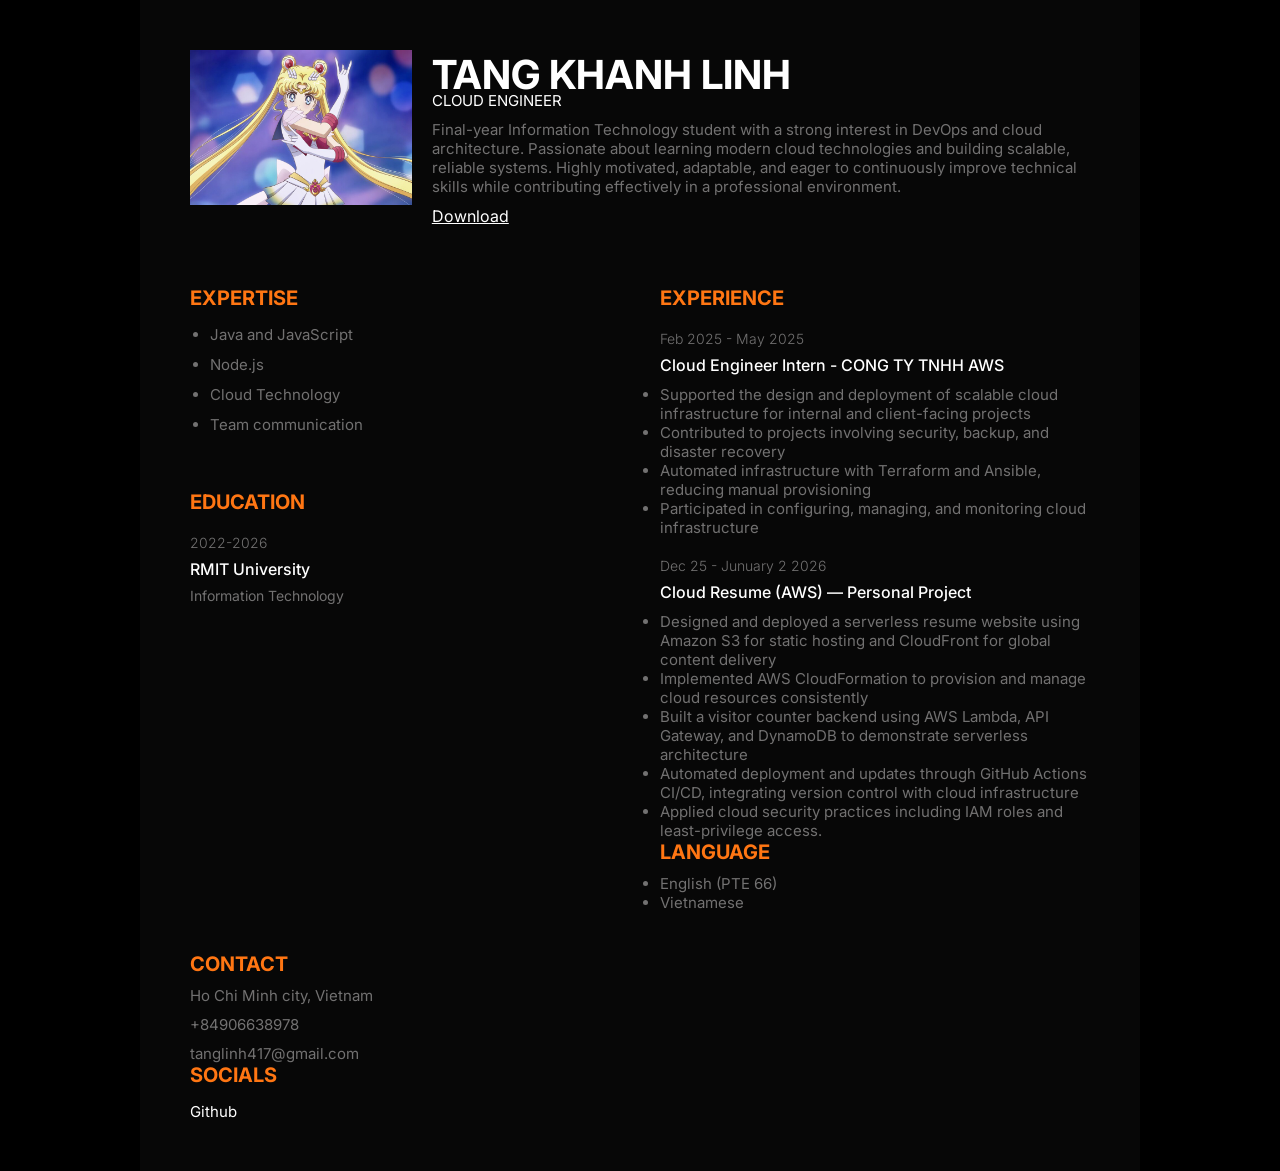
==== index.html @ 685c8f61 "add language and social" ====
<!DOCTYPE html>
<html lang="en">
<head>
    <meta charset="UTF-8">
    <meta name="viewport" content="width=device-width, initial-scale=1.0">
    <title>CV</title>
    <link rel="stylesheet" href="style.css">

</head>


<body>
    <div class="container">
        <section class="profile"> <!--Create profile section -->
            <div class="profile_container">
                <div class="profile_profileImg">
                    <img src="usagi-6.jpg" alt="Tang Khanh Linh">
                </div>
                <div>
                    <h1 class="profile_name">
                        Tang Khanh Linh
                    </h1>
                    <p class="profile_title">Cloud Engineer</p>
                    <p class="description">Final-year Information Technology student with a strong interest in DevOps and cloud architecture. 
                    Passionate about learning modern cloud technologies and building scalable, reliable systems. Highly motivated, adaptable, 
                    and eager to continuously improve technical skills while contributing effectively in a professional environment.</p>
                    <a class="Download" href="./cv.pdf" download="CV.pdf">Download</a>
                <div>
            </div>
        </section>
        <article class="group1">
            <div class="skills">
                <h3 class="title">Expertise</h3>
                <ul class="skill_list description">
                    <li>Java and JavaScript</li>
                    <li>Node.js</li>
                    <li>Cloud Technology</li>
                    <li>Team communication</li>
                </ul>
            </div>
            <div class="education">
                <h3 class="title">Education</h3>
                <div class="school_item">
                    <p class="item_preTitle">2022-2026</p>
                    <h4 class="item_title">RMIT University</h4>
                    <p class="item_subtitle">
                        Information Technology
                    </p>
                </div>
            </div>
        </article>
        <article class="group2">
            <div class="experience">
                <h3 class="title">Experience</h3>
                <div class="experience_item">
                    <p class="item_preTitle">Feb 2025 - May 2025</p>
                    <h4 class="item_title">Cloud Engineer Intern - CONG TY TNHH AWS</h4>
                    <ul class="description">
                    <li>Supported the design and deployment of scalable cloud infrastructure for internal and client-facing projects</li>
                    <li>Contributed to projects involving security, backup, and disaster recovery</li>
                    <li>Automated infrastructure with Terraform and Ansible, reducing manual provisioning</li>
                    <li>Participated in configuring, managing, and monitoring cloud infrastructure </li>
                    </ul>
                </div>
                <div class="experience_item">
                    <p class="item_preTitle">Dec 25 - Junuary 2 2026</p>
                    <h4 class="item_title">Cloud Resume (AWS) — Personal Project</h4>
                    <ul class="description">
                    <li>Designed and deployed a serverless resume website using Amazon S3 for static hosting and CloudFront for global content delivery</li>
                    <li>Implemented AWS CloudFormation to provision and manage cloud resources consistently</li>
                    <li>Built a visitor counter backend using AWS Lambda, API Gateway, and DynamoDB to demonstrate serverless architecture</li>
                    <li>Automated deployment and updates through GitHub Actions CI/CD, integrating version control with cloud infrastructure</li>
                    <li>Applied cloud security practices including IAM roles and least-privilege access.</li>
                    </ul>
                </div>
            </div>
            <div class="language">
                 <h3 class="title">language</h3>
                 <div class="language_item">
                    <ul class="description">
                        <li>English (PTE 66)</li>
                        <li>Vietnamese</li>
                    </ul>
                </div>
                </ul>
            </div>
        </article>
        <article class="group3">
            <div class="contact">
                <h3 class="title">contact</h3>
                <div class="contact_infor">
                    <p class="description">Ho Chi Minh city, Vietnam</p>
                    <p class="description">+84906638978</p>
                    <p class="description">tanglinh417@gmail.com</p>
                </div>
            </div>
            <div class="socials">
                <h3 class="title">Socials</h3>
                <div class="social_items">
                    <a href="#" class="social_item">
                        <span>Github</span>
                    </a>
                </div>
            </div>
        </article>
    </div>
</body>
</html>
---- style.css ----
@import url('https://fonts.googleapis.com/css2?family=Inter:wght@200;300;400;500;600;700;900&display=swap');
*{
    padding: 0;
    margin: 0;
    box-sizing: border-box;
}

:root{
    --primary-color: #ff7613;
    --text-color: #727171;
}
html {
    font-size: 10px;
}
body{
    font-family: Inter, sans-serif;
    background-color: black;
    color: white;
}
img{
    width: 100%;
}
a {
    text-decoration: none;
    color: white;
}
.description{
    margin-top: 1rem;
    font-size: 1.5rem;
    font-weight: 400;
    color: var(--text-color);
}
.title{
    color: var(--primary-color);
    font-weight: 700;
    font-size: 2rem;
    text-transform: uppercase;
}
.item_preTitle{
    font-size: 1.4rem;
    color: var(--text-color);
    font-weight: 300;
}

.item_title{
    font-size: 1.6rem;
    color: white;
    font-weight: 500;
    margin: 0.8rem 0;
}
.item_subtitle{
    font-size: 1.4rem;
    color: var(--text-color);
    font-weight: 400;
}
/*layouts*/
.container{
    max-width: 1000px;
    width: 90%;
    margin: 0 auto;
    display: grid;
    padding: 5rem;
    background: #070707;
    grid-template-columns: 1fr 1fr;
    gap: 4rem;
}
@media only screen and (max-width: 768px){
    .container{
        width: 100%;
        grid-template-columns: 1fr;
        padding: 3rem;
        gap: 7rem;
    }
}
.profile{
    grid-column: 1 / -1;
    margin-bottom: 2rem;
}

.group1{
    display: flex;
    gap: 5rem;
    flex-direction: column;
}


/*profile*/
.profile_container{
    display: flex;
    gap: 2rem;
}
.profile_profileImg{
    max-width: 250px;
}
.profile_name{
    white-space: nowrap;
    color: white;
    font-size: 200;
    font-size: clamp(2rem, 8vw, 4rem);
    text-transform: uppercase;
    display: block;
    margin-bottom: -0.8rem;
}

.profile_title{
    font-size: 1.5rem;
    font-weight: 400;
    text-transform: uppercase;
}
.Download{
    display: block;
    text-decoration: underline;
    font-size: 1.6rem;
    margin-top: 1rem;
}
.Download:hover{
    color: var(--primary-color);
}
@media only screen and (max-width: 768px) {
    .profile_container{
        flex-direction: column;
    }
}
/* Expertise */
.skill_list{
    margin-top: 1rem;
    margin-left: 2rem;
    line-height: 2;
}
/* Education */
.school_item{
    margin-top: 2rem;
}
.school_name{
    font-size: 1.6rem;
    font-weight: 700;
}
/*Experience*/
.experience_item{
    margin-top: 2rem;
}
.experience_preTitle{
    font-size: 1.4rem;
    color: var(--text-color);
    font-weight: 300;
}
.experience_title{
    font-size: 1.6rem;
    color: white;
    font-weight: 500;
    margin: 0.8rem 0;
}
/*socials*/
.social_items{
    margin-top: 1.5rem;
    font-size: 1.5rem;
    display: flex;
    gap: 1.5rem;
    align-items: center;
    justify-content: flex-start;
    color: var(--text-color);
}
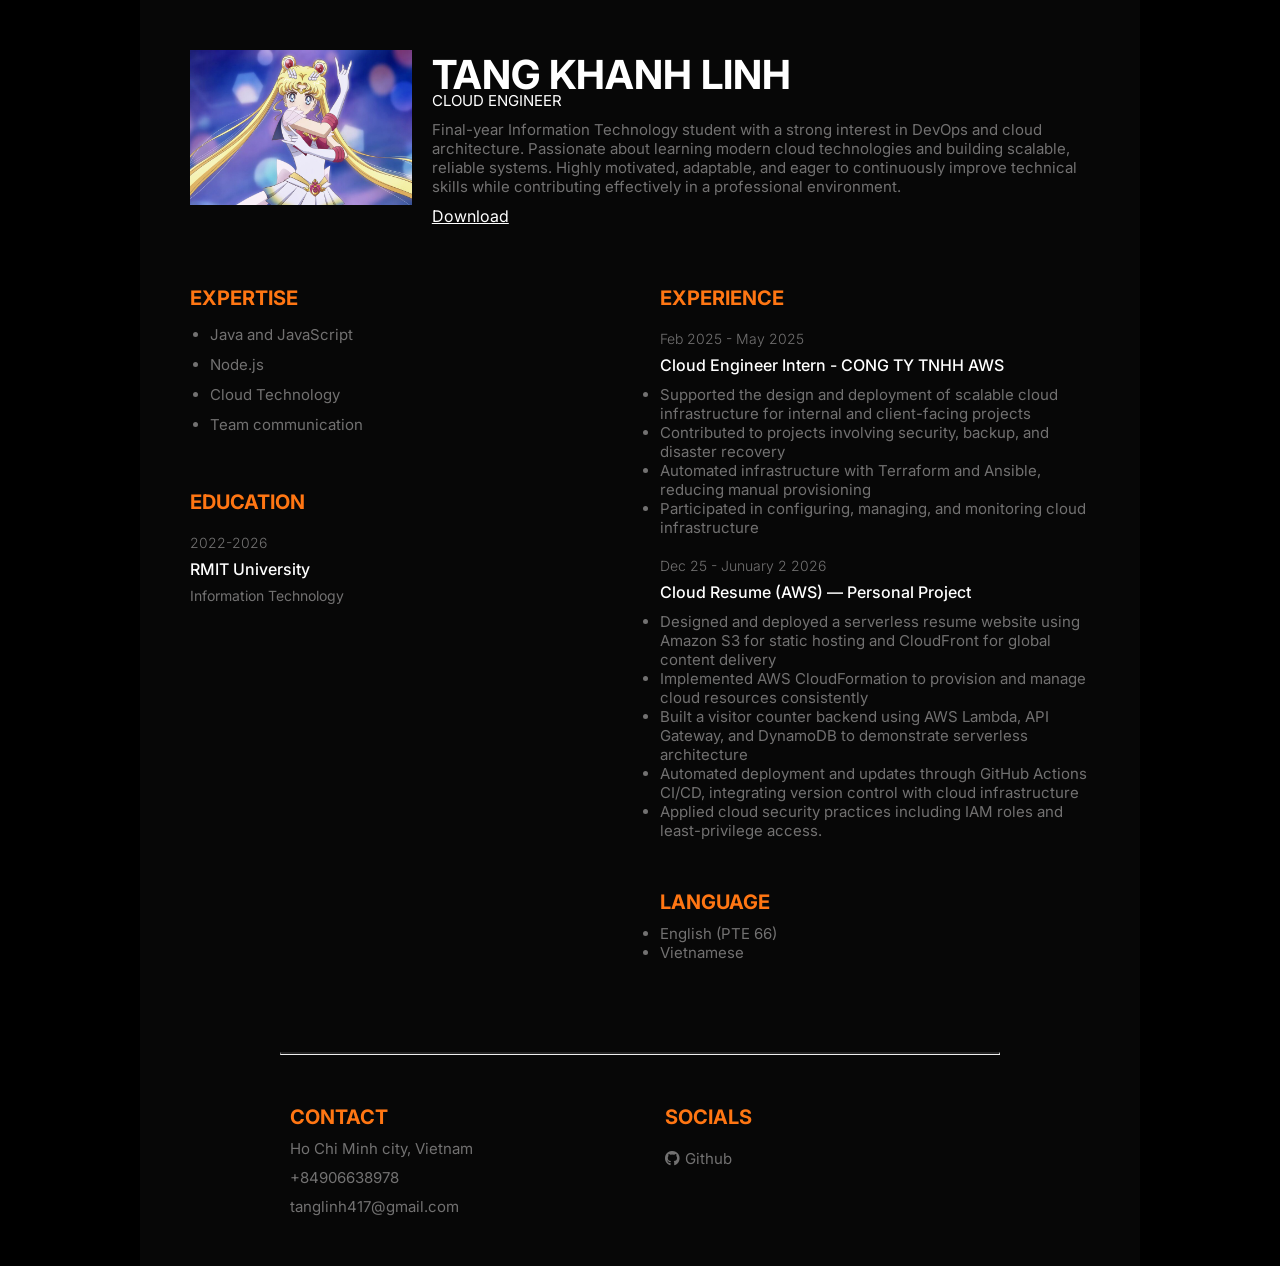
==== commit a14b8ad9: "finish the whole CV" ====
--- a/index.html
+++ b/index.html
@@ -5,6 +5,10 @@
     <meta name="viewport" content="width=device-width, initial-scale=1.0">
     <title>CV</title>
     <link rel="stylesheet" href="style.css">
+    <link
+    rel="stylesheet"
+    href="https://cdnjs.cloudflare.com/ajax/libs/font-awesome/6.5.1/css/all.min.css"
+    />
 
 </head>
 
@@ -85,6 +89,7 @@
                 </ul>
             </div>
         </article>
+        <hr>
         <article class="group3">
             <div class="contact">
                 <h3 class="title">contact</h3>
@@ -98,7 +103,8 @@
                 <h3 class="title">Socials</h3>
                 <div class="social_items">
                     <a href="#" class="social_item">
-                        <span>Github</span>
+                        <i class="fa-brands fa-github"></i>
+                            <span>Github</span>
                     </a>
                 </div>
             </div>
--- a/style.css
+++ b/style.css
@@ -77,12 +77,25 @@
     margin-bottom: 2rem;
 }
 
-.group1{
+.group1, .group2{
     display: flex;
     gap: 5rem;
     flex-direction: column;
+
 }
 
+.group3{
+    max-width: 700px;
+    width: 100%;
+    margin: 0 auto;
+    flex-direction: row;
+    grid-column: 1/-1;
+    display: flex;
+    gap: 5rem;
+}
+.group3 > div{
+    flex: 1;
+}
 
 /*profile*/
 .profile_container{
@@ -152,11 +165,34 @@
 }
 /*socials*/
 .social_items{
+    margin-top: 2rem;
+}
+.social_item{
     margin-top: 1.5rem;
     font-size: 1.5rem;
     display: flex;
-    gap: 1.5rem;
+    gap: .5rem;
     align-items: center;
     justify-content: flex-start;
     color: var(--text-color);
 }
+.social_item:hover{
+    color: var(--primary-color);
+}
+.social_item svg{
+    width: 2rem;
+}
+hr {
+    grid-column: 1/-1;
+    width: 80%;
+    margin: 0 auto;
+    margin-top: 5rem;
+    margin-bottom: 1rem;
+    border-top: 2px solid rgba(128,128,128,0.229);
+    
+}
+@media only screen and (max-width: 768px){
+    hr {
+        margin: 0 auto;
+    }
+} 
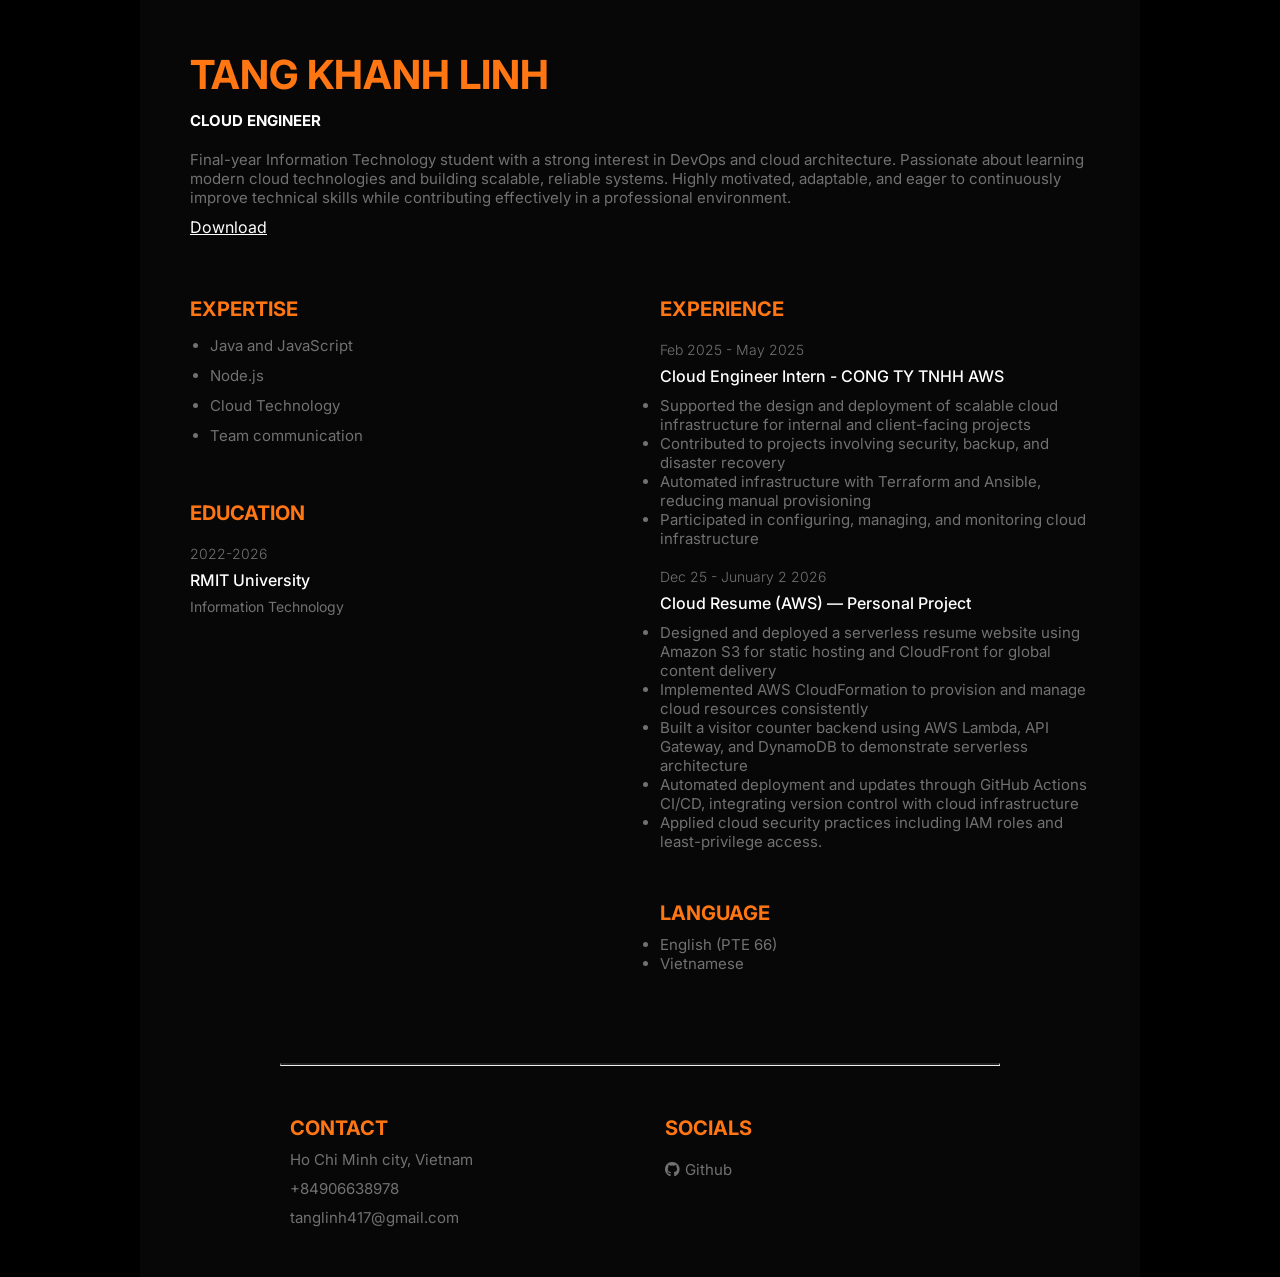
==== commit eb0e865b: "finish the whole CV" ====
--- a/index.html
+++ b/index.html
@@ -17,9 +17,6 @@
     <div class="container">
         <section class="profile"> <!--Create profile section -->
             <div class="profile_container">
-                <div class="profile_profileImg">
-                    <img src="usagi-6.jpg" alt="Tang Khanh Linh">
-                </div>
                 <div>
                     <h1 class="profile_name">
                         Tang Khanh Linh
--- a/style.css
+++ b/style.css
@@ -102,12 +102,10 @@
     display: flex;
     gap: 2rem;
 }
-.profile_profileImg{
-    max-width: 250px;
-}
+
 .profile_name{
     white-space: nowrap;
-    color: white;
+    color: var(--primary-color);
     font-size: 200;
     font-size: clamp(2rem, 8vw, 4rem);
     text-transform: uppercase;
@@ -117,8 +115,9 @@
 
 .profile_title{
     font-size: 1.5rem;
-    font-weight: 400;
+    font-weight: 700;
     text-transform: uppercase;
+    margin: 2rem 0
 }
 .Download{
     display: block;
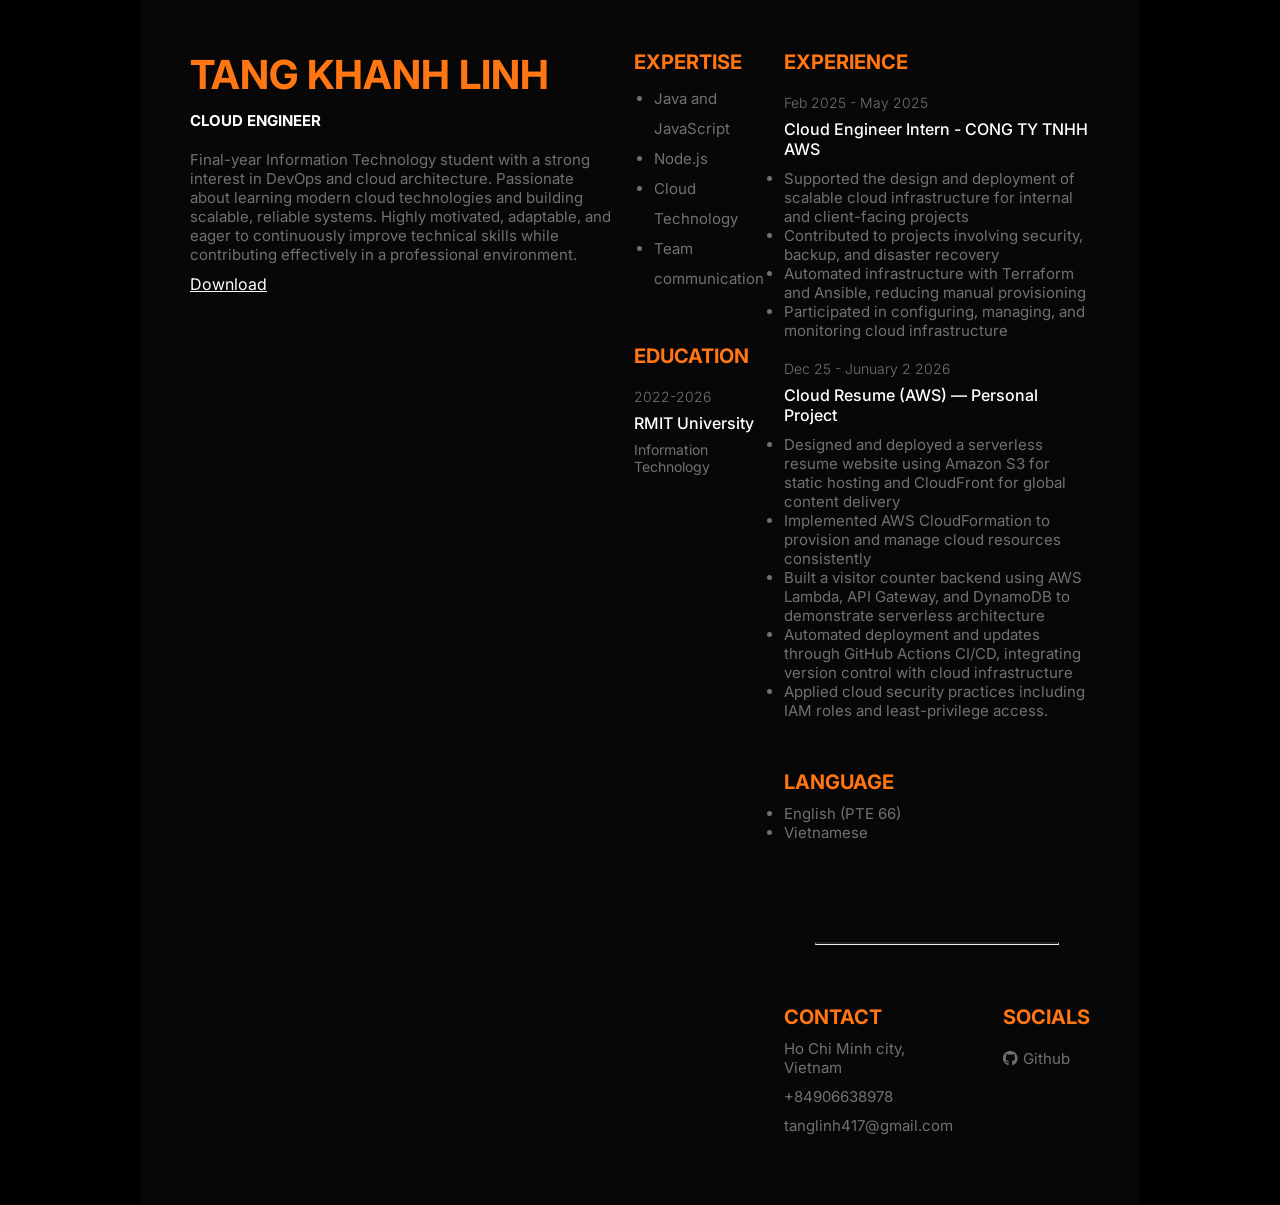
==== commit 9e90dbf4: "finish the whole CV" ====
--- a/index.html
+++ b/index.html
@@ -15,7 +15,7 @@
 
 <body>
     <div class="container">
-        <section class="profile"> <!--Create profile section -->
+        <div class="profile"> <!--Create profile section -->
             <div class="profile_container">
                 <div>
                     <h1 class="profile_name">
@@ -28,8 +28,8 @@
                     <a class="Download" href="./cv.pdf" download="CV.pdf">Download</a>
                 <div>
             </div>
-        </section>
-        <article class="group1">
+        </div>
+        <div class="group1">
             <div class="skills">
                 <h3 class="title">Expertise</h3>
                 <ul class="skill_list description">
@@ -49,8 +49,8 @@
                     </p>
                 </div>
             </div>
-        </article>
-        <article class="group2">
+        </div>
+        <div class="group2">
             <div class="experience">
                 <h3 class="title">Experience</h3>
                 <div class="experience_item">
@@ -87,7 +87,7 @@
             </div>
         </article>
         <hr>
-        <article class="group3">
+        <div class="group3">
             <div class="contact">
                 <h3 class="title">contact</h3>
                 <div class="contact_infor">
@@ -105,7 +105,7 @@
                     </a>
                 </div>
             </div>
-        </article>
+        </div>
     </div>
 </body>
 </html>
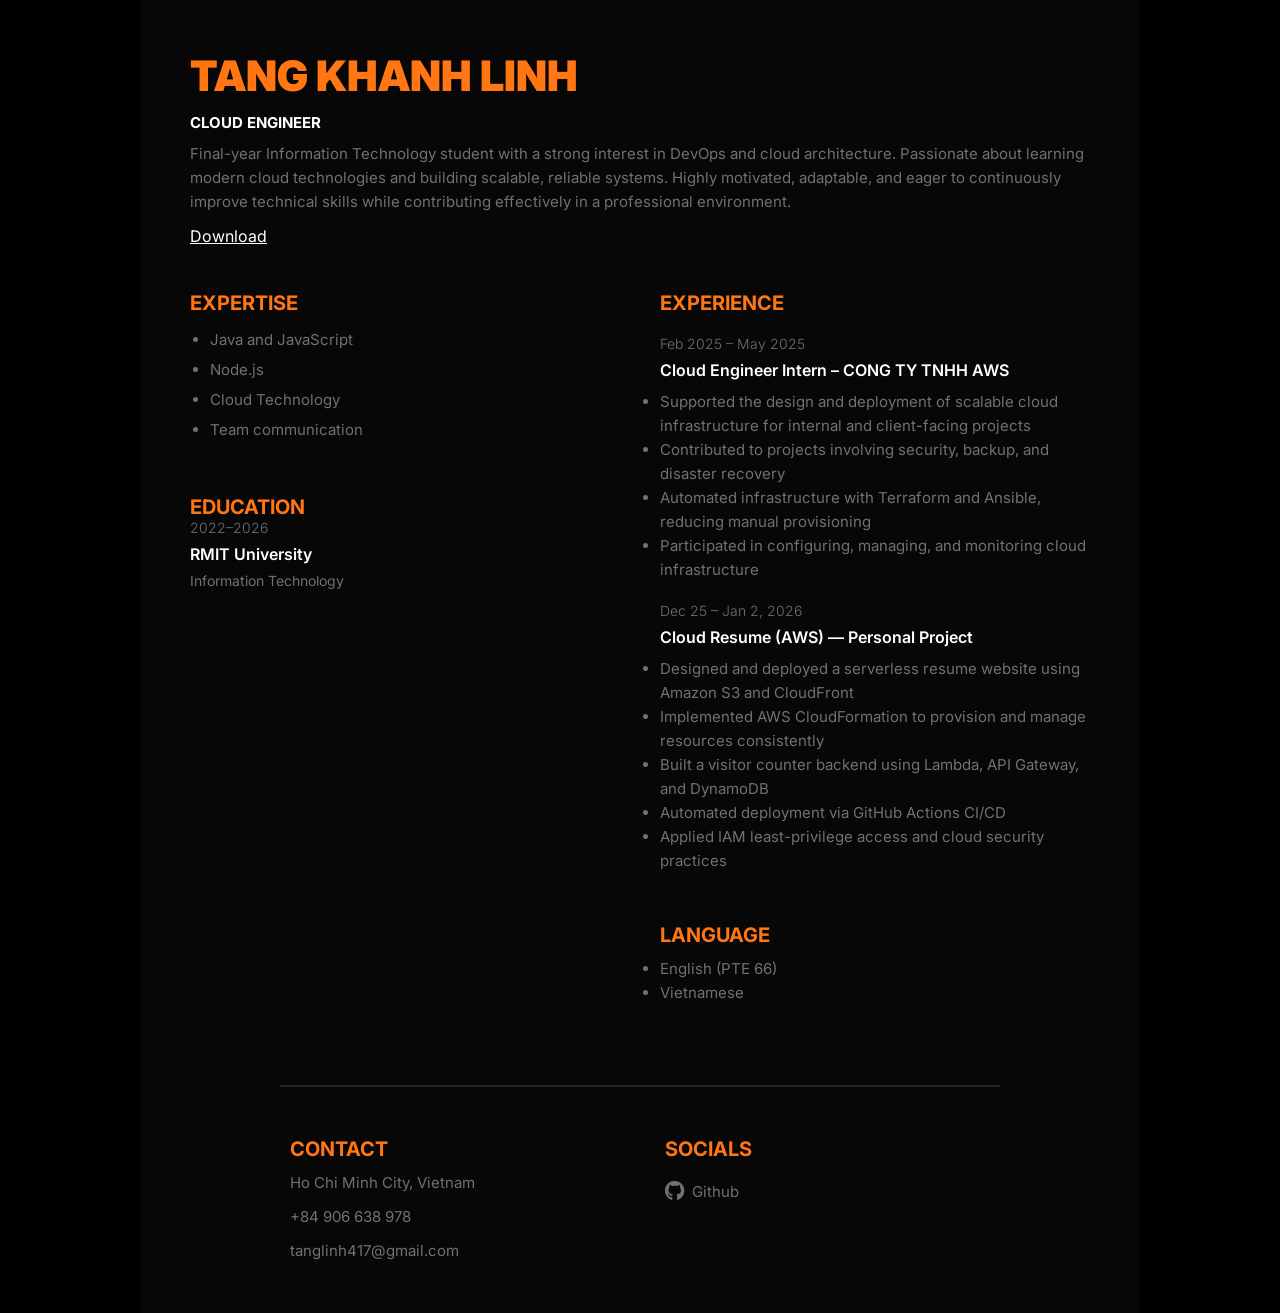
==== commit 8ea2ecd7: "final cv" ====
--- a/index.html
+++ b/index.html
@@ -1,111 +1,123 @@
 <!DOCTYPE html>
 <html lang="en">
 <head>
-    <meta charset="UTF-8">
-    <meta name="viewport" content="width=device-width, initial-scale=1.0">
-    <title>CV</title>
-    <link rel="stylesheet" href="style.css">
-    <link
+  <meta charset="UTF-8" />
+  <meta name="viewport" content="width=device-width, initial-scale=1.0" />
+  <title>CV</title>
+
+  <link rel="stylesheet" href="style.css" />
+  <link
     rel="stylesheet"
     href="https://cdnjs.cloudflare.com/ajax/libs/font-awesome/6.5.1/css/all.min.css"
-    />
-
+  />
 </head>
 
+<body>
+  <div class="container">
 
-<body>
-    <div class="container">
-        <div class="profile"> <!--Create profile section -->
-            <div class="profile_container">
-                <div>
-                    <h1 class="profile_name">
-                        Tang Khanh Linh
-                    </h1>
-                    <p class="profile_title">Cloud Engineer</p>
-                    <p class="description">Final-year Information Technology student with a strong interest in DevOps and cloud architecture. 
-                    Passionate about learning modern cloud technologies and building scalable, reliable systems. Highly motivated, adaptable, 
-                    and eager to continuously improve technical skills while contributing effectively in a professional environment.</p>
-                    <a class="Download" href="./cv.pdf" download="CV.pdf">Download</a>
-                <div>
-            </div>
+    <!-- FULL WIDTH PROFILE -->
+    <header class="profile">
+      <div class="profile_container">
+        <div class="profile_content">
+          <h1 class="profile_name">Tang Khanh Linh</h1>
+          <p class="profile_title">Cloud Engineer</p>
+
+          <p class="description">
+            Final-year Information Technology student with a strong interest in DevOps and cloud architecture.
+            Passionate about learning modern cloud technologies and building scalable, reliable systems.
+            Highly motivated, adaptable, and eager to continuously improve technical skills while contributing
+            effectively in a professional environment.
+          </p>
+
+          <a class="Download" href="./cv.pdf" download="CV.pdf">Download</a>
         </div>
-        <div class="group1">
-            <div class="skills">
-                <h3 class="title">Expertise</h3>
-                <ul class="skill_list description">
-                    <li>Java and JavaScript</li>
-                    <li>Node.js</li>
-                    <li>Cloud Technology</li>
-                    <li>Team communication</li>
-                </ul>
-            </div>
-            <div class="education">
-                <h3 class="title">Education</h3>
-                <div class="school_item">
-                    <p class="item_preTitle">2022-2026</p>
-                    <h4 class="item_title">RMIT University</h4>
-                    <p class="item_subtitle">
-                        Information Technology
-                    </p>
-                </div>
-            </div>
+      </div>
+    </header>
+
+    <!-- LEFT COLUMN -->
+    <aside class="left">
+      <section class="skills">
+        <h3 class="title">Expertise</h3>
+        <ul class="skill_list description">
+          <li>Java and JavaScript</li>
+          <li>Node.js</li>
+          <li>Cloud Technology</li>
+          <li>Team communication</li>
+        </ul>
+      </section>
+
+      <section class="education">
+        <h3 class="title">Education</h3>
+        <div class="school_item">
+          <p class="item_preTitle">2022–2026</p>
+          <h4 class="item_title">RMIT University</h4>
+          <p class="item_subtitle">Information Technology</p>
         </div>
-        <div class="group2">
-            <div class="experience">
-                <h3 class="title">Experience</h3>
-                <div class="experience_item">
-                    <p class="item_preTitle">Feb 2025 - May 2025</p>
-                    <h4 class="item_title">Cloud Engineer Intern - CONG TY TNHH AWS</h4>
-                    <ul class="description">
-                    <li>Supported the design and deployment of scalable cloud infrastructure for internal and client-facing projects</li>
-                    <li>Contributed to projects involving security, backup, and disaster recovery</li>
-                    <li>Automated infrastructure with Terraform and Ansible, reducing manual provisioning</li>
-                    <li>Participated in configuring, managing, and monitoring cloud infrastructure </li>
-                    </ul>
-                </div>
-                <div class="experience_item">
-                    <p class="item_preTitle">Dec 25 - Junuary 2 2026</p>
-                    <h4 class="item_title">Cloud Resume (AWS) — Personal Project</h4>
-                    <ul class="description">
-                    <li>Designed and deployed a serverless resume website using Amazon S3 for static hosting and CloudFront for global content delivery</li>
-                    <li>Implemented AWS CloudFormation to provision and manage cloud resources consistently</li>
-                    <li>Built a visitor counter backend using AWS Lambda, API Gateway, and DynamoDB to demonstrate serverless architecture</li>
-                    <li>Automated deployment and updates through GitHub Actions CI/CD, integrating version control with cloud infrastructure</li>
-                    <li>Applied cloud security practices including IAM roles and least-privilege access.</li>
-                    </ul>
-                </div>
-            </div>
-            <div class="language">
-                 <h3 class="title">language</h3>
-                 <div class="language_item">
-                    <ul class="description">
-                        <li>English (PTE 66)</li>
-                        <li>Vietnamese</li>
-                    </ul>
-                </div>
-                </ul>
-            </div>
-        </article>
-        <hr>
-        <div class="group3">
-            <div class="contact">
-                <h3 class="title">contact</h3>
-                <div class="contact_infor">
-                    <p class="description">Ho Chi Minh city, Vietnam</p>
-                    <p class="description">+84906638978</p>
-                    <p class="description">tanglinh417@gmail.com</p>
-                </div>
-            </div>
-            <div class="socials">
-                <h3 class="title">Socials</h3>
-                <div class="social_items">
-                    <a href="#" class="social_item">
-                        <i class="fa-brands fa-github"></i>
-                            <span>Github</span>
-                    </a>
-                </div>
-            </div>
+      </section>
+    </aside>
+
+    <!-- RIGHT COLUMN -->
+    <main class="right">
+      <section class="experience">
+        <h3 class="title">Experience</h3>
+
+        <div class="experience_item">
+          <p class="item_preTitle">Feb 2025 – May 2025</p>
+          <h4 class="item_title">Cloud Engineer Intern – CONG TY TNHH AWS</h4>
+          <ul class="description">
+            <li>Supported the design and deployment of scalable cloud infrastructure for internal and client-facing projects</li>
+            <li>Contributed to projects involving security, backup, and disaster recovery</li>
+            <li>Automated infrastructure with Terraform and Ansible, reducing manual provisioning</li>
+            <li>Participated in configuring, managing, and monitoring cloud infrastructure</li>
+          </ul>
         </div>
-    </div>
+
+        <div class="experience_item">
+          <p class="item_preTitle">Dec 25 – Jan 2, 2026</p>
+          <h4 class="item_title">Cloud Resume (AWS) — Personal Project</h4>
+          <ul class="description">
+            <li>Designed and deployed a serverless resume website using Amazon S3 and CloudFront</li>
+            <li>Implemented AWS CloudFormation to provision and manage resources consistently</li>
+            <li>Built a visitor counter backend using Lambda, API Gateway, and DynamoDB</li>
+            <li>Automated deployment via GitHub Actions CI/CD</li>
+            <li>Applied IAM least-privilege access and cloud security practices</li>
+          </ul>
+        </div>
+      </section>
+
+      <section class="language">
+        <h3 class="title">Language</h3>
+        <ul class="description">
+          <li>English (PTE 66)</li>
+          <li>Vietnamese</li>
+        </ul>
+      </section>
+    </main>
+
+    <hr />
+
+    <!-- FULL WIDTH FOOTER -->
+    <footer class="group3">
+      <section class="contact">
+        <h3 class="title">Contact</h3>
+        <div class="contact_infor">
+          <p class="description">Ho Chi Minh City, Vietnam</p>
+          <p class="description">+84 906 638 978</p>
+          <p class="description">tanglinh417@gmail.com</p>
+        </div>
+      </section>
+
+      <section class="socials">
+        <h3 class="title">Socials</h3>
+        <div class="social_items">
+          <a href="#" class="social_item">
+            <i class="fa-brands fa-github"></i>
+            <span>Github</span>
+          </a>
+        </div>
+      </section>
+    </footer>
+
+  </div>
 </body>
-</html>+</html>
--- a/style.css
+++ b/style.css
@@ -1,197 +1,214 @@
 @import url('https://fonts.googleapis.com/css2?family=Inter:wght@200;300;400;500;600;700;900&display=swap');
+
 *{
-    padding: 0;
-    margin: 0;
-    box-sizing: border-box;
+  padding: 0;
+  margin: 0;
+  box-sizing: border-box;
 }
 
 :root{
-    --primary-color: #ff7613;
-    --text-color: #727171;
-}
-html {
-    font-size: 10px;
-}
+  --primary-color: #ff7613;
+  --text-color: #727171;
+  --bg-card: #070707;
+}
+
+html{
+  font-size: 10px;
+}
+
 body{
-    font-family: Inter, sans-serif;
-    background-color: black;
-    color: white;
-}
+  font-family: Inter, sans-serif;
+  background-color: #000;
+  color: #fff;
+}
+
 img{
+  width: 100%;
+  display: block;
+}
+
+a{
+  text-decoration: none;
+  color: #fff;
+}
+
+.description{
+  margin-top: 1rem;
+  font-size: 1.5rem;
+  font-weight: 400;
+  color: var(--text-color);
+  line-height: 1.6;
+}
+
+.title{
+  color: var(--primary-color);
+  font-weight: 700;
+  font-size: 2rem;
+  text-transform: uppercase;
+}
+
+.item_preTitle{
+  font-size: 1.4rem;
+  color: var(--text-color);
+  font-weight: 300;
+}
+
+.item_title{
+  font-size: 1.6rem;
+  color: #fff;
+  font-weight: 600;
+  margin: 0.8rem 0;
+}
+
+.item_subtitle{
+  font-size: 1.4rem;
+  color: var(--text-color);
+  font-weight: 400;
+}
+
+/* ====== LAYOUT ====== */
+.container{
+  max-width: 1000px;
+  width: 90%;
+  margin: 0 auto;
+  padding: 5rem;
+  background: var(--bg-card);
+
+  display: grid;
+  grid-template-columns: 1fr 1fr;
+  gap: 4rem;
+}
+
+/* profile full width */
+.profile{
+  grid-column: 1 / -1;
+  margin-bottom: 0.5rem;
+}
+
+/* two columns content */
+.left{
+  grid-column: 1 / 2;
+  display: flex;
+  flex-direction: column;
+  gap: 5rem;
+}
+
+.right{
+  grid-column: 2 / 3;
+  display: flex;
+  flex-direction: column;
+  gap: 5rem;
+}
+
+/* footer full width */
+.group3{
+  grid-column: 1 / -1;
+  max-width: 700px;
+  width: 100%;
+  margin: 0 auto;
+
+  display: flex;
+  gap: 5rem;
+}
+
+.group3 > section{
+  flex: 1;
+}
+
+hr{
+  grid-column: 1 / -1;
+  width: 80%;
+  margin: 4rem auto 1rem;
+  border: none;
+  border-top: 2px solid rgba(128,128,128,0.229);
+}
+
+/* ====== PROFILE ====== */
+.profile_container{
+  display: flex;
+  gap: 2rem;
+}
+
+.profile_name{
+  white-space: nowrap;
+  color: var(--primary-color);
+  font-weight: 900;
+  font-size: clamp(2.6rem, 6vw, 4.2rem);
+  text-transform: uppercase;
+  margin-bottom: -0.4rem;
+}
+
+.profile_title{
+  font-size: 1.5rem;
+  font-weight: 700;
+  text-transform: uppercase;
+  margin: 1.6rem 0 0.5rem;
+}
+
+.Download{
+  display: inline-block;
+  text-decoration: underline;
+  font-size: 1.6rem;
+  margin-top: 1.2rem;
+}
+
+.Download:hover{
+  color: var(--primary-color);
+}
+
+/* ====== LISTS ====== */
+.skill_list{
+  margin-top: 1rem;
+  margin-left: 2rem;
+  line-height: 2;
+}
+
+.experience_item{
+  margin-top: 2rem;
+}
+
+/* ====== SOCIALS ====== */
+.social_items{
+  margin-top: 2rem;
+}
+
+.social_item{
+  margin-top: 1.5rem;
+  font-size: 1.5rem;
+  display: flex;
+  gap: 0.8rem;
+  align-items: center;
+  color: var(--text-color);
+}
+
+.social_item i{
+  font-size: 2rem;
+}
+
+.social_item:hover{
+  color: var(--primary-color);
+}
+
+/* ====== RESPONSIVE ====== */
+@media only screen and (max-width: 768px){
+  .container{
     width: 100%;
-}
-a {
-    text-decoration: none;
-    color: white;
-}
-.description{
-    margin-top: 1rem;
-    font-size: 1.5rem;
-    font-weight: 400;
-    color: var(--text-color);
-}
-.title{
-    color: var(--primary-color);
-    font-weight: 700;
-    font-size: 2rem;
-    text-transform: uppercase;
-}
-.item_preTitle{
-    font-size: 1.4rem;
-    color: var(--text-color);
-    font-weight: 300;
-}
-
-.item_title{
-    font-size: 1.6rem;
-    color: white;
-    font-weight: 500;
-    margin: 0.8rem 0;
-}
-.item_subtitle{
-    font-size: 1.4rem;
-    color: var(--text-color);
-    font-weight: 400;
-}
-/*layouts*/
-.container{
-    max-width: 1000px;
-    width: 90%;
-    margin: 0 auto;
-    display: grid;
-    padding: 5rem;
-    background: #070707;
-    grid-template-columns: 1fr 1fr;
-    gap: 4rem;
-}
-@media only screen and (max-width: 768px){
-    .container{
-        width: 100%;
-        grid-template-columns: 1fr;
-        padding: 3rem;
-        gap: 7rem;
-    }
-}
-.profile{
+    grid-template-columns: 1fr;
+    padding: 3rem;
+    gap: 5rem;
+  }
+
+  .left, .right{
     grid-column: 1 / -1;
-    margin-bottom: 2rem;
-}
-
-.group1, .group2{
-    display: flex;
-    gap: 5rem;
+  }
+
+  .group3{
     flex-direction: column;
-
-}
-
-.group3{
-    max-width: 700px;
+    gap: 3rem;
+  }
+
+  hr{
     width: 100%;
-    margin: 0 auto;
-    flex-direction: row;
-    grid-column: 1/-1;
-    display: flex;
-    gap: 5rem;
-}
-.group3 > div{
-    flex: 1;
-}
-
-/*profile*/
-.profile_container{
-    display: flex;
-    gap: 2rem;
-}
-
-.profile_name{
-    white-space: nowrap;
-    color: var(--primary-color);
-    font-size: 200;
-    font-size: clamp(2rem, 8vw, 4rem);
-    text-transform: uppercase;
-    display: block;
-    margin-bottom: -0.8rem;
-}
-
-.profile_title{
-    font-size: 1.5rem;
-    font-weight: 700;
-    text-transform: uppercase;
-    margin: 2rem 0
-}
-.Download{
-    display: block;
-    text-decoration: underline;
-    font-size: 1.6rem;
-    margin-top: 1rem;
-}
-.Download:hover{
-    color: var(--primary-color);
-}
-@media only screen and (max-width: 768px) {
-    .profile_container{
-        flex-direction: column;
-    }
-}
-/* Expertise */
-.skill_list{
-    margin-top: 1rem;
-    margin-left: 2rem;
-    line-height: 2;
-}
-/* Education */
-.school_item{
-    margin-top: 2rem;
-}
-.school_name{
-    font-size: 1.6rem;
-    font-weight: 700;
-}
-/*Experience*/
-.experience_item{
-    margin-top: 2rem;
-}
-.experience_preTitle{
-    font-size: 1.4rem;
-    color: var(--text-color);
-    font-weight: 300;
-}
-.experience_title{
-    font-size: 1.6rem;
-    color: white;
-    font-weight: 500;
-    margin: 0.8rem 0;
-}
-/*socials*/
-.social_items{
-    margin-top: 2rem;
-}
-.social_item{
-    margin-top: 1.5rem;
-    font-size: 1.5rem;
-    display: flex;
-    gap: .5rem;
-    align-items: center;
-    justify-content: flex-start;
-    color: var(--text-color);
-}
-.social_item:hover{
-    color: var(--primary-color);
-}
-.social_item svg{
-    width: 2rem;
-}
-hr {
-    grid-column: 1/-1;
-    width: 80%;
-    margin: 0 auto;
-    margin-top: 5rem;
-    margin-bottom: 1rem;
-    border-top: 2px solid rgba(128,128,128,0.229);
-    
-}
-@media only screen and (max-width: 768px){
-    hr {
-        margin: 0 auto;
-    }
-} 
+    margin: 2rem auto 0;
+  }
+}
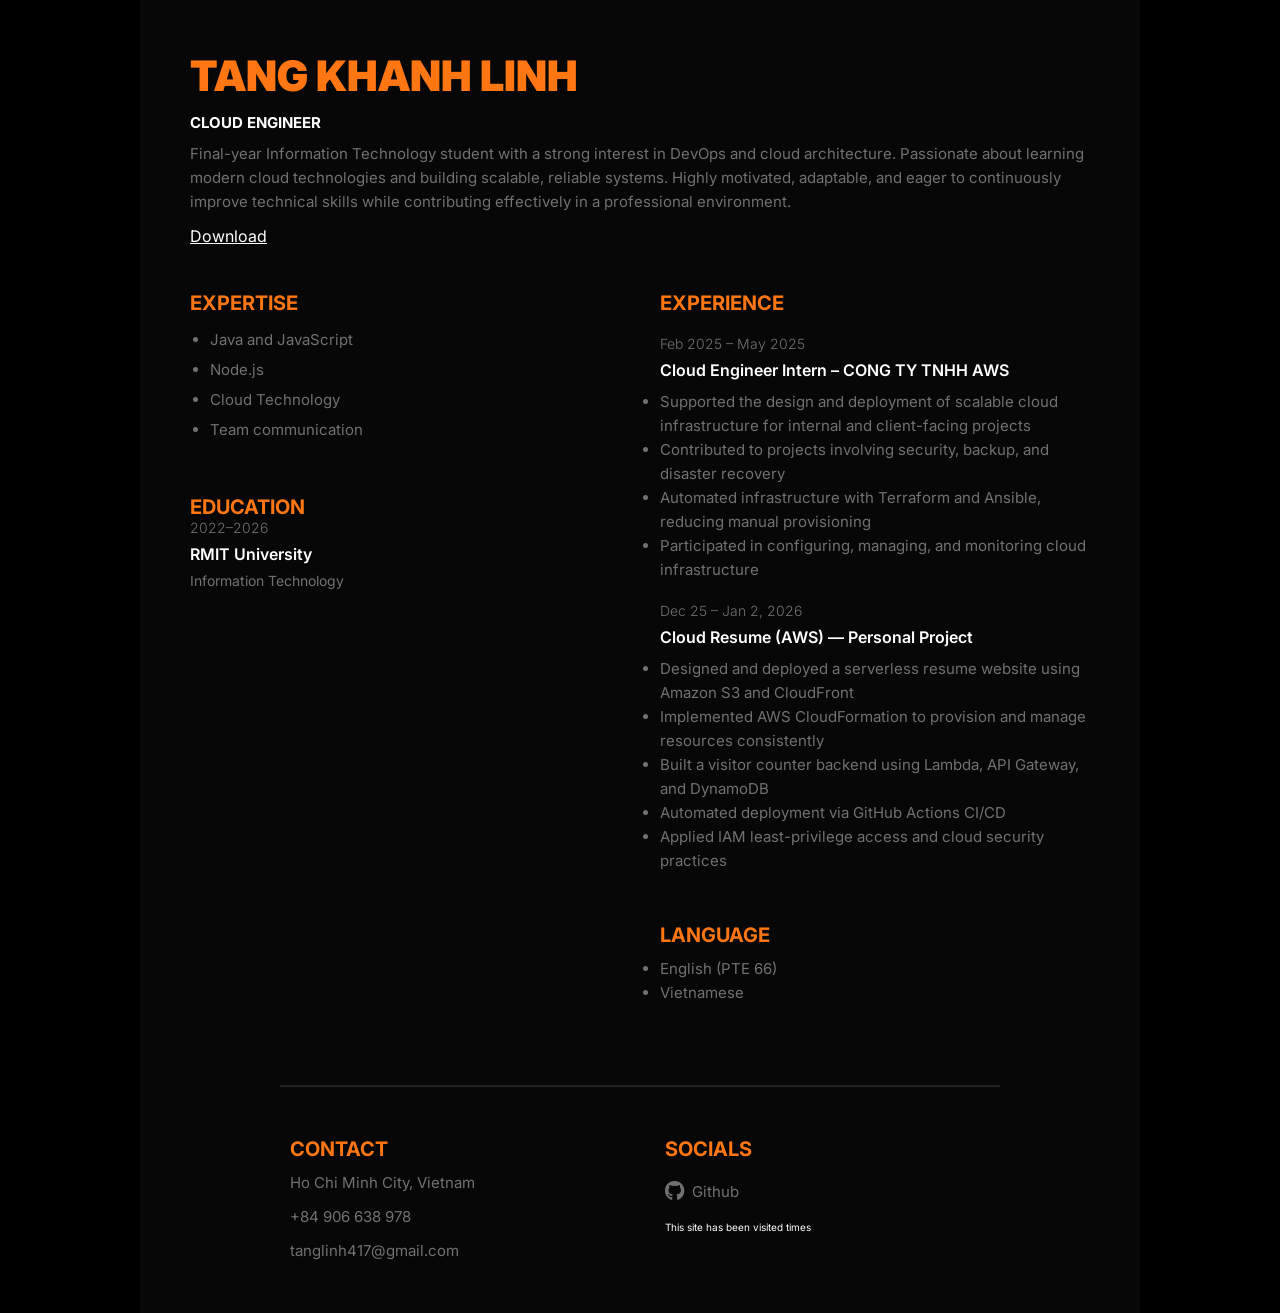
==== commit 7badc509: "add js to count the webvisit" ====
--- a/index.html
+++ b/index.html
@@ -14,7 +14,6 @@
 
 <body>
   <div class="container">
-
     <!-- FULL WIDTH PROFILE -->
     <header class="profile">
       <div class="profile_container">
@@ -110,14 +109,15 @@
       <section class="socials">
         <h3 class="title">Socials</h3>
         <div class="social_items">
-          <a href="#" class="social_item">
+          <a href="https://github.com/linhuni" class="social_item">
             <i class="fa-brands fa-github"></i>
             <span>Github</span>
           </a>
         </div>
+        <p class="social_items">This site has been visited <span id="visits"></span> times</p>
       </section>
     </footer>
-
   </div>
+  <script src="script.js"></script>
 </body>
 </html>
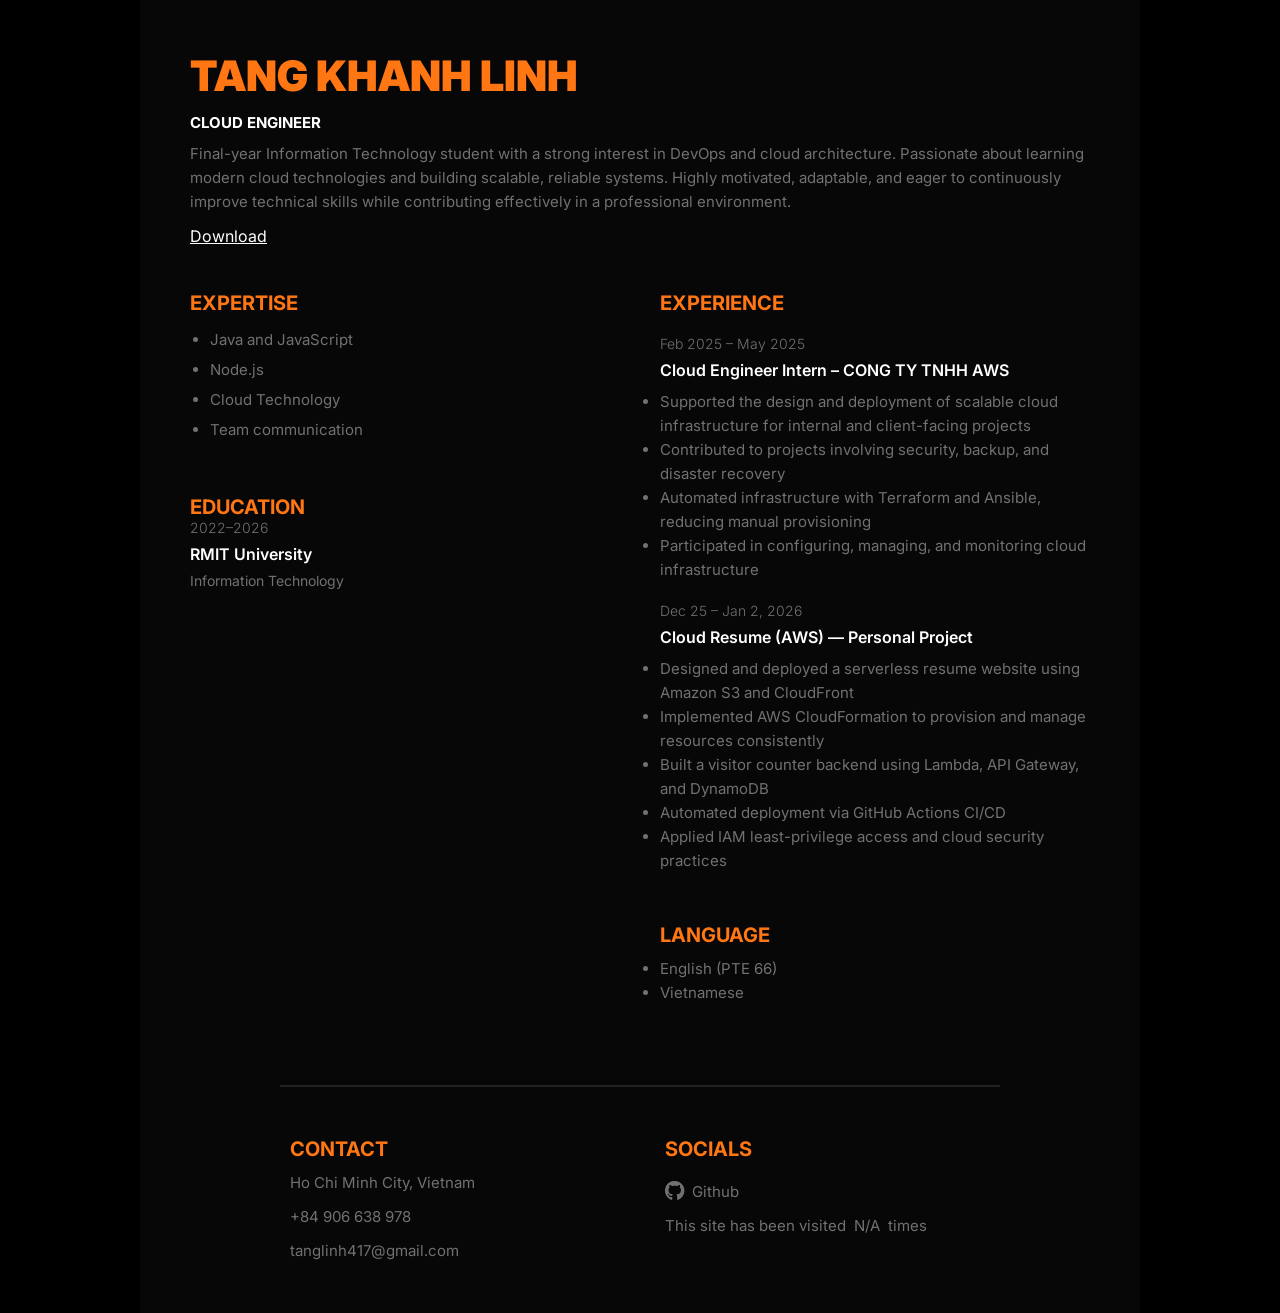
==== commit 08b06252: "add js to count the webvisit" ====
--- a/index.html
+++ b/index.html
@@ -113,8 +113,9 @@
             <i class="fa-brands fa-github"></i>
             <span>Github</span>
           </a>
+          <p class="social_item">This site has been visited <span id="visits"></span> times</p>
         </div>
-        <p class="social_items">This site has been visited <span id="visits"></span> times</p>
+        
       </section>
     </footer>
   </div>
